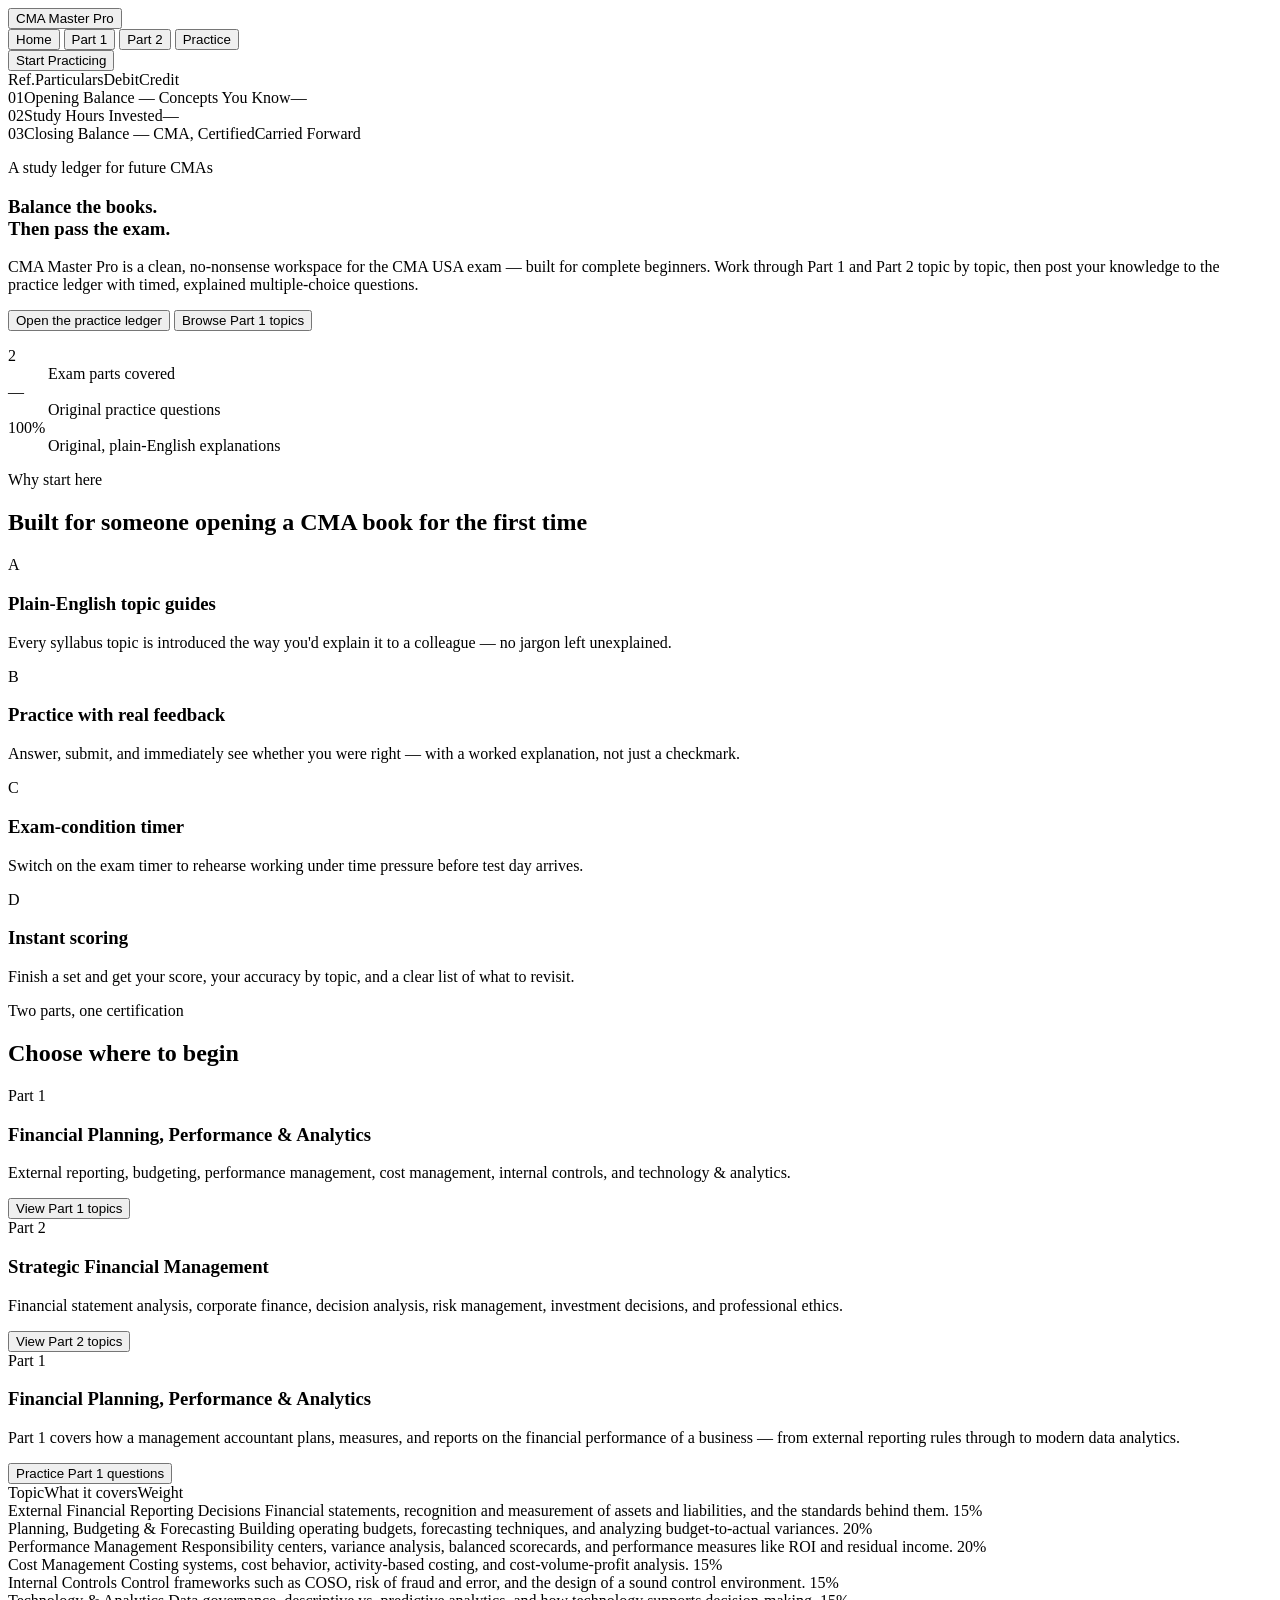
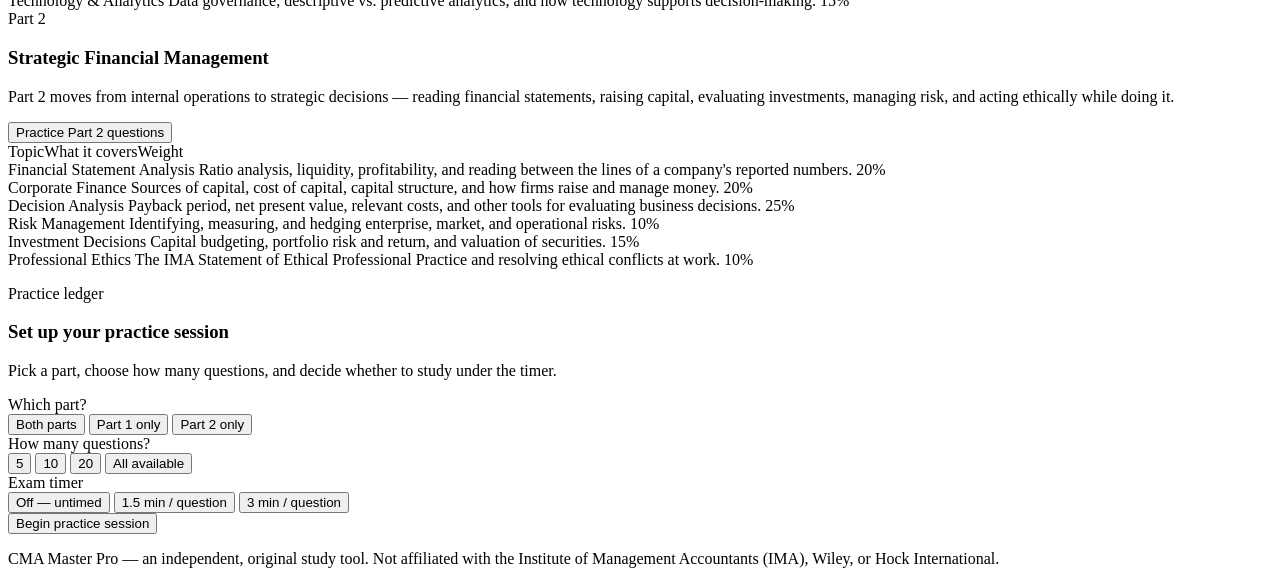
==== index.html @ c8a309b6 "Rename Index.html to index.html" ====
<!DOCTYPE html>
<html lang="en">
<head>
<meta charset="UTF-8">
<meta name="viewport" content="width=device-width, initial-scale=1.0">
<title>CMA Master Pro | CMA USA Exam Preparation</title>
<link rel="preconnect" href="https://fonts.googleapis.com">
<link href="https://fonts.googleapis.com/css2?family=Fraunces:opsz,wght@9..144,400;9..144,600;9..144,700&family=IBM+Plex+Mono:wght@400;500;600&family=IBM+Plex+Sans:wght@400;500;600;700&display=swap" rel="stylesheet">
<link rel="stylesheet" href="style.css">
</head>
<body>

<!-- ===== HEADER / NAV ===== -->
<header class="site-header">
  <div class="header-inner">
    <button class="brand" data-nav="home" aria-label="CMA Master Pro home">
      <span class="brand-mark">CMA</span>
      <span class="brand-word">Master&nbsp;Pro</span>
    </button>
    <nav class="main-nav" aria-label="Primary">
      <button class="nav-link" data-nav="home">Home</button>
      <button class="nav-link" data-nav="part1">Part 1</button>
      <button class="nav-link" data-nav="part2">Part 2</button>
      <button class="nav-link" data-nav="practice">Practice</button>
    </nav>
    <button class="nav-cta" data-nav="practice">Start Practicing</button>
  </div>
</header>

<main id="app">

  <!-- ===== HOME ===== -->
  <section class="view" id="view-home" data-view="home">

    <section class="hero">
      <div class="hero-ledger" aria-hidden="true">
        <div class="ledger-row ledger-head">
          <span>Ref.</span><span>Particulars</span><span>Debit</span><span>Credit</span>
        </div>
        <div class="ledger-row"><span>01</span><span>Opening Balance — Concepts You Know</span><span>—</span><span></span></div>
        <div class="ledger-row"><span>02</span><span>Study Hours Invested</span><span>—</span><span></span></div>
        <div class="ledger-row ledger-row-final"><span>03</span><span>Closing Balance — CMA, Certified</span><span></span><span>Carried&nbsp;Forward</span></div>
      </div>

      <div class="hero-copy">
        <p class="eyebrow">A study ledger for future CMAs</p>
        <h1>Balance the books.<br>Then pass the exam.</h1>
        <p class="hero-sub">CMA Master Pro is a clean, no-nonsense workspace for the CMA USA exam — built for complete beginners. Work through Part&nbsp;1 and Part&nbsp;2 topic by topic, then post your knowledge to the practice ledger with timed, explained multiple‑choice questions.</p>
        <div class="hero-actions">
          <button class="btn btn-primary" data-nav="practice">Open the practice ledger</button>
          <button class="btn btn-ghost" data-nav="part1">Browse Part 1 topics</button>
        </div>
        <dl class="hero-stats">
          <div><dt>2</dt><dd>Exam parts covered</dd></div>
          <div><dt id="stat-questions">—</dt><dd>Original practice questions</dd></div>
          <div><dt>100%</dt><dd>Original, plain‑English explanations</dd></div>
        </dl>
      </div>
    </section>

    <section class="section-block">
      <p class="eyebrow">Why start here</p>
      <h2>Built for someone opening a CMA book for the first time</h2>
      <div class="feature-grid">
        <article class="feature-card">
          <span class="feature-index">A</span>
          <h3>Plain-English topic guides</h3>
          <p>Every syllabus topic is introduced the way you'd explain it to a colleague — no jargon left unexplained.</p>
        </article>
        <article class="feature-card">
          <span class="feature-index">B</span>
          <h3>Practice with real feedback</h3>
          <p>Answer, submit, and immediately see whether you were right — with a worked explanation, not just a checkmark.</p>
        </article>
        <article class="feature-card">
          <span class="feature-index">C</span>
          <h3>Exam-condition timer</h3>
          <p>Switch on the exam timer to rehearse working under time pressure before test day arrives.</p>
        </article>
        <article class="feature-card">
          <span class="feature-index">D</span>
          <h3>Instant scoring</h3>
          <p>Finish a set and get your score, your accuracy by topic, and a clear list of what to revisit.</p>
        </article>
      </div>
    </section>

    <section class="section-block parts-overview">
      <p class="eyebrow">Two parts, one certification</p>
      <h2>Choose where to begin</h2>
      <div class="parts-grid">
        <article class="part-card">
          <div class="part-card-head">
            <span class="part-tag">Part 1</span>
            <h3>Financial Planning, Performance &amp; Analytics</h3>
          </div>
          <p>External reporting, budgeting, performance management, cost management, internal controls, and technology &amp; analytics.</p>
          <button class="btn btn-outline" data-nav="part1">View Part 1 topics</button>
        </article>
        <article class="part-card">
          <div class="part-card-head">
            <span class="part-tag part-tag-alt">Part 2</span>
            <h3>Strategic Financial Management</h3>
          </div>
          <p>Financial statement analysis, corporate finance, decision analysis, risk management, investment decisions, and professional ethics.</p>
          <button class="btn btn-outline" data-nav="part2">View Part 2 topics</button>
        </article>
      </div>
    </section>

  </section>

  <!-- ===== PART 1 ===== -->
  <section class="view" id="view-part1" data-view="part1">
    <section class="part-hero">
      <span class="part-tag">Part 1</span>
      <h1>Financial Planning, Performance &amp; Analytics</h1>
      <p>Part 1 covers how a management accountant plans, measures, and reports on the financial performance of a business — from external reporting rules through to modern data analytics.</p>
      <button class="btn btn-primary" data-nav="practice" data-preset-part="part1">Practice Part 1 questions</button>
    </section>
    <section class="topic-ledger">
      <div class="ledger-row ledger-head">
        <span>Topic</span><span>What it covers</span><span>Weight</span>
      </div>
      <div class="ledger-row">
        <span>External Financial Reporting Decisions</span>
        <span>Financial statements, recognition and measurement of assets and liabilities, and the standards behind them.</span>
        <span>15%</span>
      </div>
      <div class="ledger-row">
        <span>Planning, Budgeting &amp; Forecasting</span>
        <span>Building operating budgets, forecasting techniques, and analyzing budget-to-actual variances.</span>
        <span>20%</span>
      </div>
      <div class="ledger-row">
        <span>Performance Management</span>
        <span>Responsibility centers, variance analysis, balanced scorecards, and performance measures like ROI and residual income.</span>
        <span>20%</span>
      </div>
      <div class="ledger-row">
        <span>Cost Management</span>
        <span>Costing systems, cost behavior, activity-based costing, and cost-volume-profit analysis.</span>
        <span>15%</span>
      </div>
      <div class="ledger-row">
        <span>Internal Controls</span>
        <span>Control frameworks such as COSO, risk of fraud and error, and the design of a sound control environment.</span>
        <span>15%</span>
      </div>
      <div class="ledger-row">
        <span>Technology &amp; Analytics</span>
        <span>Data governance, descriptive vs. predictive analytics, and how technology supports decision-making.</span>
        <span>15%</span>
      </div>
    </section>
  </section>

  <!-- ===== PART 2 ===== -->
  <section class="view" id="view-part2" data-view="part2">
    <section class="part-hero part-hero-alt">
      <span class="part-tag part-tag-alt">Part 2</span>
      <h1>Strategic Financial Management</h1>
      <p>Part 2 moves from internal operations to strategic decisions — reading financial statements, raising capital, evaluating investments, managing risk, and acting ethically while doing it.</p>
      <button class="btn btn-primary" data-nav="practice" data-preset-part="part2">Practice Part 2 questions</button>
    </section>
    <section class="topic-ledger">
      <div class="ledger-row ledger-head">
        <span>Topic</span><span>What it covers</span><span>Weight</span>
      </div>
      <div class="ledger-row">
        <span>Financial Statement Analysis</span>
        <span>Ratio analysis, liquidity, profitability, and reading between the lines of a company's reported numbers.</span>
        <span>20%</span>
      </div>
      <div class="ledger-row">
        <span>Corporate Finance</span>
        <span>Sources of capital, cost of capital, capital structure, and how firms raise and manage money.</span>
        <span>20%</span>
      </div>
      <div class="ledger-row">
        <span>Decision Analysis</span>
        <span>Payback period, net present value, relevant costs, and other tools for evaluating business decisions.</span>
        <span>25%</span>
      </div>
      <div class="ledger-row">
        <span>Risk Management</span>
        <span>Identifying, measuring, and hedging enterprise, market, and operational risks.</span>
        <span>10%</span>
      </div>
      <div class="ledger-row">
        <span>Investment Decisions</span>
        <span>Capital budgeting, portfolio risk and return, and valuation of securities.</span>
        <span>15%</span>
      </div>
      <div class="ledger-row">
        <span>Professional Ethics</span>
        <span>The IMA Statement of Ethical Professional Practice and resolving ethical conflicts at work.</span>
        <span>10%</span>
      </div>
    </section>
  </section>

  <!-- ===== PRACTICE ===== -->
  <section class="view" id="view-practice" data-view="practice">

    <!-- Setup screen -->
    <section class="practice-setup" id="practice-setup">
      <p class="eyebrow">Practice ledger</p>
      <h1>Set up your practice session</h1>
      <p class="setup-sub">Pick a part, choose how many questions, and decide whether to study under the timer.</p>

      <div class="setup-grid">
        <div class="setup-field">
          <span class="setup-label">Which part?</span>
          <div class="pill-group" id="part-select">
            <button class="pill active" data-value="both">Both parts</button>
            <button class="pill" data-value="part1">Part 1 only</button>
            <button class="pill" data-value="part2">Part 2 only</button>
          </div>
        </div>

        <div class="setup-field">
          <span class="setup-label">How many questions?</span>
          <div class="pill-group" id="count-select">
            <button class="pill" data-value="5">5</button>
            <button class="pill active" data-value="10">10</button>
            <button class="pill" data-value="20">20</button>
            <button class="pill" data-value="all">All available</button>
          </div>
        </div>

        <div class="setup-field">
          <span class="setup-label">Exam timer</span>
          <div class="pill-group" id="timer-select">
            <button class="pill" data-value="0">Off — untimed</button>
            <button class="pill active" data-value="60">1.5 min / question</button>
            <button class="pill" data-value="120">3 min / question</button>
          </div>
        </div>
      </div>

      <button class="btn btn-primary btn-large" id="start-session-btn">Begin practice session</button>
      <p class="setup-note" id="setup-note"></p>
    </section>

    <!-- Active quiz screen -->
    <section class="quiz-screen" id="quiz-screen" hidden>
      <div class="quiz-topbar">
        <div class="quiz-progress">
          <span id="quiz-progress-label">Question 1 of 10</span>
          <div class="progress-track"><div class="progress-fill" id="progress-fill"></div></div>
        </div>
        <div class="quiz-timer" id="quiz-timer" hidden>
          <span class="timer-label">Time left</span>
          <span class="timer-value" id="timer-value">00:00</span>
        </div>
      </div>

      <article class="question-card">
        <div class="question-meta">
          <span class="question-part-tag" id="question-part-tag">Part 1</span>
          <span class="question-topic" id="question-topic">Topic</span>
        </div>
        <h2 class="question-text" id="question-text">Question text goes here.</h2>
        <div class="options-list" id="options-list"><!-- injected by JS --></div>

        <div class="feedback-box" id="feedback-box" hidden>
          <p class="feedback-verdict" id="feedback-verdict"></p>
          <p class="feedback-explanation" id="feedback-explanation"></p>
        </div>

        <div class="quiz-actions">
          <button class="btn btn-primary" id="submit-btn">Submit answer</button>
          <button class="btn btn-primary" id="next-btn" hidden>Next question</button>
        </div>
      </article>
    </section>

    <!-- Results screen -->
    <section class="results-screen" id="results-screen" hidden>
      <p class="eyebrow">Session closed</p>
      <h1>Your ledger balance</h1>
      <div class="score-display">
        <span class="score-number" id="score-number">0</span>
        <span class="score-of">/ <span id="score-total">0</span> correct</span>
      </div>
      <p class="score-percent" id="score-percent">0% accuracy</p>

      <div class="topic-breakdown" id="topic-breakdown"><!-- injected by JS --></div>

      <div class="hero-actions results-actions">
        <button class="btn btn-primary" id="retry-btn">Start a new session</button>
        <button class="btn btn-ghost" data-nav="home">Back to homepage</button>
      </div>
    </section>

  </section>

</main>

<footer class="site-footer">
  <div class="footer-inner">
    <span>CMA Master Pro — an independent, original study tool.</span>
    <span>Not affiliated with the Institute of Management Accountants (IMA), Wiley, or Hock International.</span>
  </div>
</footer>

<script src="script.js"></script>
</body>
</html>
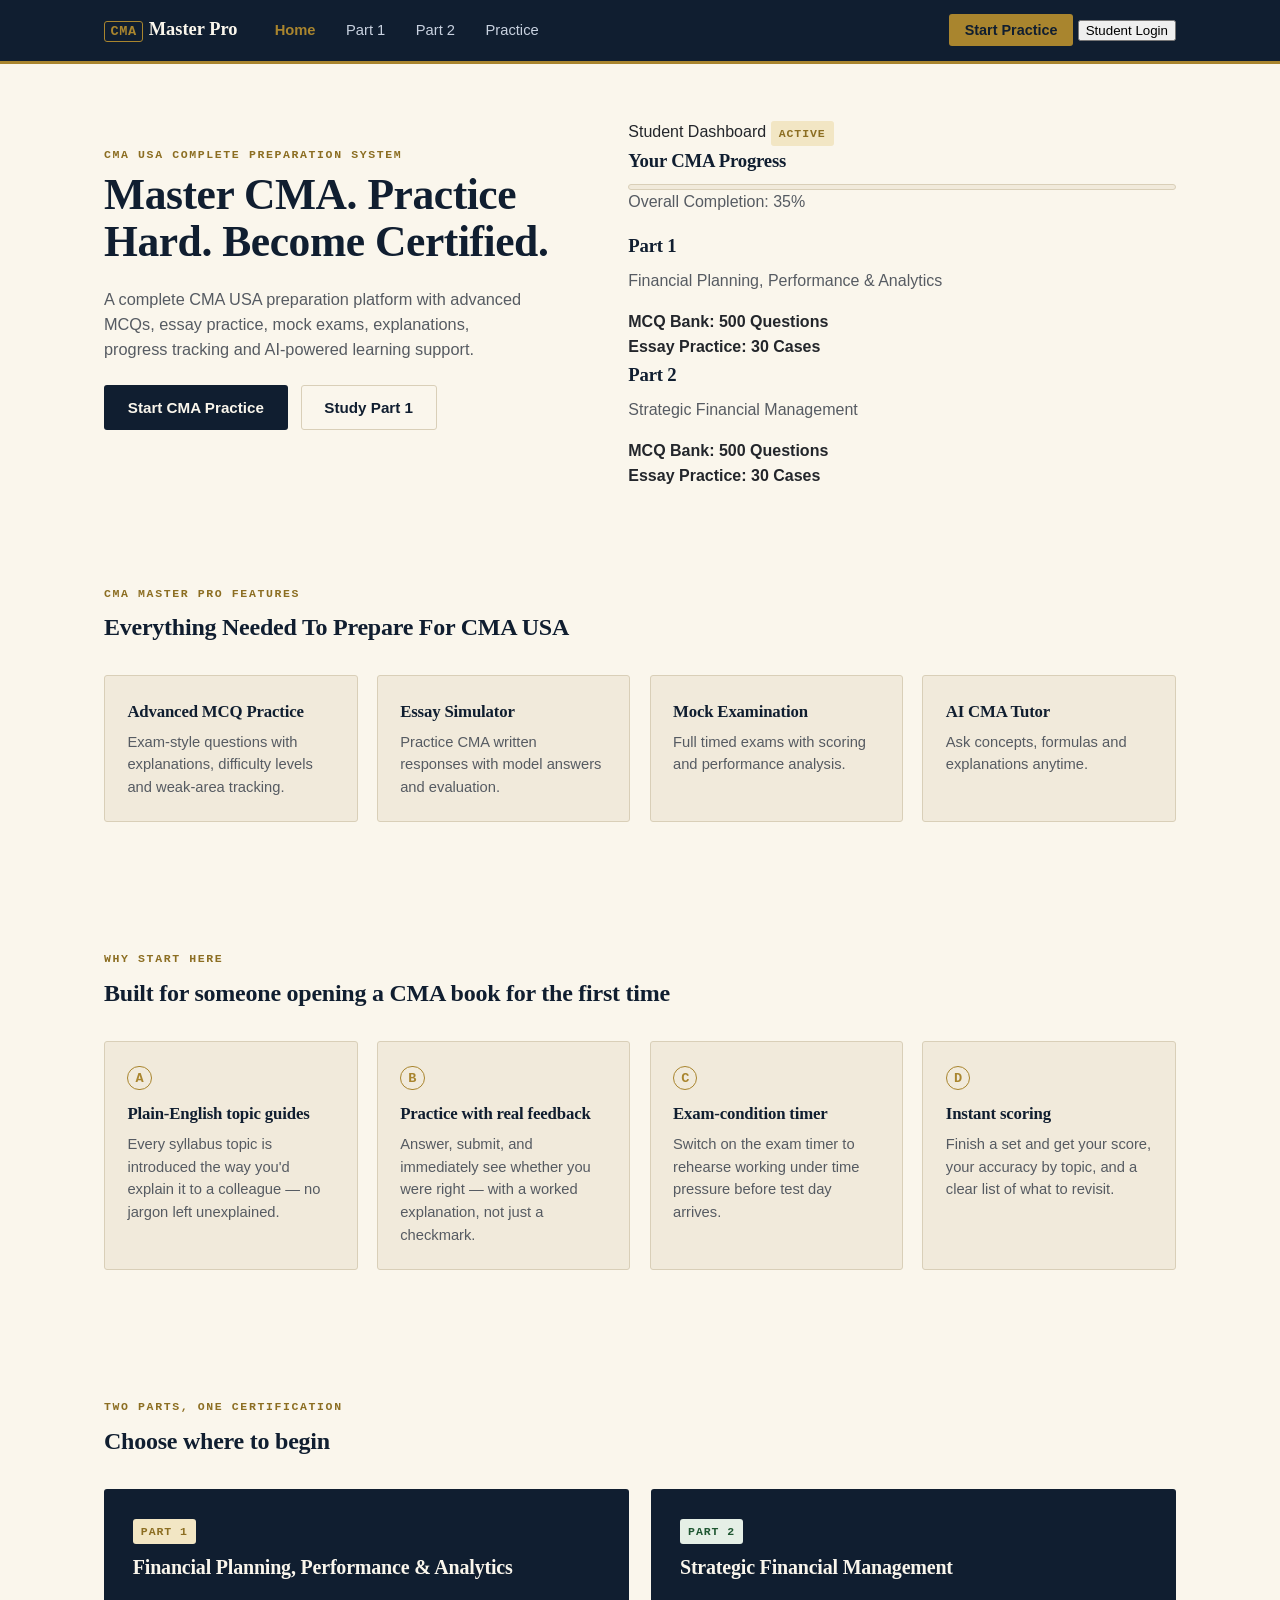
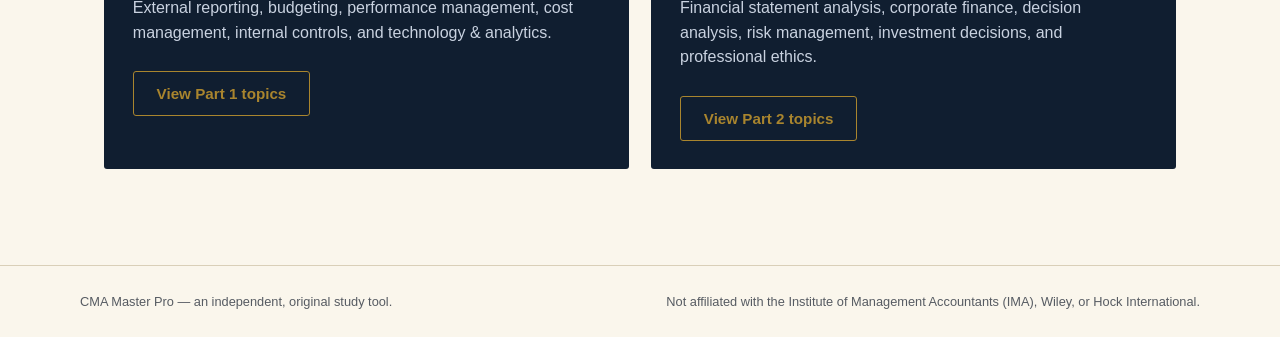
==== commit 8c4c5e9f: "Update index.html" ====
--- a/index.html
+++ b/index.html
@@ -23,7 +23,17 @@
       <button class="nav-link" data-nav="part2">Part 2</button>
       <button class="nav-link" data-nav="practice">Practice</button>
     </nav>
-    <button class="nav-cta" data-nav="practice">Start Practicing</button>
+    <div class="header-actions">
+
+<button class="nav-cta" data-nav="practice">
+Start Practice
+</button>
+
+<button class="profile-btn">
+Student Login
+</button>
+
+</div>
   </div>
 </header>
 
@@ -33,31 +43,209 @@
   <section class="view" id="view-home" data-view="home">
 
     <section class="hero">
-      <div class="hero-ledger" aria-hidden="true">
-        <div class="ledger-row ledger-head">
-          <span>Ref.</span><span>Particulars</span><span>Debit</span><span>Credit</span>
-        </div>
-        <div class="ledger-row"><span>01</span><span>Opening Balance — Concepts You Know</span><span>—</span><span></span></div>
-        <div class="ledger-row"><span>02</span><span>Study Hours Invested</span><span>—</span><span></span></div>
-        <div class="ledger-row ledger-row-final"><span>03</span><span>Closing Balance — CMA, Certified</span><span></span><span>Carried&nbsp;Forward</span></div>
-      </div>
-
-      <div class="hero-copy">
-        <p class="eyebrow">A study ledger for future CMAs</p>
-        <h1>Balance the books.<br>Then pass the exam.</h1>
-        <p class="hero-sub">CMA Master Pro is a clean, no-nonsense workspace for the CMA USA exam — built for complete beginners. Work through Part&nbsp;1 and Part&nbsp;2 topic by topic, then post your knowledge to the practice ledger with timed, explained multiple‑choice questions.</p>
-        <div class="hero-actions">
-          <button class="btn btn-primary" data-nav="practice">Open the practice ledger</button>
-          <button class="btn btn-ghost" data-nav="part1">Browse Part 1 topics</button>
-        </div>
-        <dl class="hero-stats">
-          <div><dt>2</dt><dd>Exam parts covered</dd></div>
-          <div><dt id="stat-questions">—</dt><dd>Original practice questions</dd></div>
-          <div><dt>100%</dt><dd>Original, plain‑English explanations</dd></div>
-        </dl>
-      </div>
-    </section>
-
+
+<div class="hero-copy">
+
+<p class="eyebrow">
+CMA USA COMPLETE PREPARATION SYSTEM
+</p>
+
+
+<h1>
+Master CMA.
+Practice Hard.
+Become Certified.
+</h1>
+
+
+<p class="hero-sub">
+
+A complete CMA USA preparation platform with advanced MCQs, essay practice, mock exams, explanations, progress tracking and AI-powered learning support.
+
+</p>
+
+
+<div class="hero-actions">
+
+<button class="btn btn-primary" data-nav="practice">
+Start CMA Practice
+</button>
+
+
+<button class="btn btn-ghost" data-nav="part1">
+Study Part 1
+</button>
+
+</div>
+
+
+</div>
+
+
+
+<div class="dashboard-preview">
+
+
+<div class="dashboard-header">
+
+<span>
+Student Dashboard
+</span>
+
+<span class="part-tag">
+Active
+</span>
+
+</div>
+
+
+
+<h3>
+Your CMA Progress
+</h3>
+
+
+<div class="progress-track">
+
+<div class="progress-fill-new"></div>
+
+</div>
+
+
+<p>
+Overall Completion: 35%
+</p>
+
+
+
+<div class="mini-card">
+
+<h3>
+Part 1
+</h3>
+
+<p>
+Financial Planning, Performance & Analytics
+</p>
+
+<strong>
+MCQ Bank: 500 Questions
+</strong>
+
+<br>
+
+<strong>
+Essay Practice: 30 Cases
+</strong>
+
+
+</div>
+
+
+
+<div class="mini-card">
+
+<h3>
+Part 2
+</h3>
+
+<p>
+Strategic Financial Management
+</p>
+
+<strong>
+MCQ Bank: 500 Questions
+</strong>
+
+<br>
+
+<strong>
+Essay Practice: 30 Cases
+</strong>
+
+
+</div>
+
+
+
+</div>
+
+
+</section>
+
+    <section class="section-block">
+
+<p class="eyebrow">
+CMA MASTER PRO FEATURES
+</p>
+
+
+<h2>
+Everything Needed To Prepare For CMA USA
+</h2>
+
+
+<div class="feature-grid">
+
+
+<article class="feature-card">
+
+<h3>
+Advanced MCQ Practice
+</h3>
+
+<p>
+Exam-style questions with explanations, difficulty levels and weak-area tracking.
+</p>
+
+</article>
+
+
+
+<article class="feature-card">
+
+<h3>
+Essay Simulator
+</h3>
+
+<p>
+Practice CMA written responses with model answers and evaluation.
+</p>
+
+</article>
+
+
+
+<article class="feature-card">
+
+<h3>
+Mock Examination
+</h3>
+
+<p>
+Full timed exams with scoring and performance analysis.
+</p>
+
+</article>
+
+
+
+<article class="feature-card">
+
+<h3>
+AI CMA Tutor
+</h3>
+
+<p>
+Ask concepts, formulas and explanations anytime.
+</p>
+
+</article>
+
+
+</div>
+
+    </section>
     <section class="section-block">
       <p class="eyebrow">Why start here</p>
       <h2>Built for someone opening a CMA book for the first time</h2>
--- a/style.css
+++ b/style.css
@@ -0,0 +1,679 @@
+/* =========================================================
+   CMA MASTER PRO — design tokens
+   Palette: ink navy / paper cream / brass gold / ledger green / rust red
+   Type: Fraunces (display) · IBM Plex Sans (body) · IBM Plex Mono (data)
+   ========================================================= */
+
+:root{
+  --ink:            #101E30;
+  --ink-soft:       #1B2C45;
+  --paper:          #FAF6EC;
+  --paper-dim:      #F1EADB;
+  --rule:           #D9CFB8;
+  --brass:          #A9852E;
+  --brass-dark:     #8C6E22;
+  --brass-tint:     #F2E6C4;
+  --ledger-green:   #1E5631;
+  --ledger-green-bg:#E5EFE6;
+  --rust:           #A63A2E;
+  --rust-bg:        #F4E3DF;
+  --charcoal:       #23262B;
+  --charcoal-soft:  #565B62;
+
+  --font-display: 'Fraunces', Georgia, serif;
+  --font-body: 'IBM Plex Sans', -apple-system, Segoe UI, sans-serif;
+  --font-mono: 'IBM Plex Mono', 'Courier New', monospace;
+
+  --radius: 3px;
+  --max-width: 1120px;
+}
+
+*, *::before, *::after{ box-sizing: border-box; }
+
+html{ scroll-behavior: smooth; }
+
+body{
+  margin: 0;
+  font-family: var(--font-body);
+  background: var(--paper);
+  color: var(--charcoal);
+  line-height: 1.55;
+  -webkit-font-smoothing: antialiased;
+}
+
+h1, h2, h3{
+  font-family: var(--font-display);
+  font-weight: 600;
+  color: var(--ink);
+  margin: 0 0 0.5em;
+  letter-spacing: -0.01em;
+}
+
+p{ margin: 0 0 1em; color: var(--charcoal-soft); }
+
+button{ font-family: inherit; cursor: pointer; }
+
+:focus-visible{
+  outline: 3px solid var(--brass);
+  outline-offset: 2px;
+}
+
+.eyebrow{
+  font-family: var(--font-mono);
+  font-size: 0.72rem;
+  letter-spacing: 0.14em;
+  text-transform: uppercase;
+  color: var(--brass-dark);
+  margin-bottom: 0.6em;
+  font-weight: 600;
+}
+
+/* =========================================================
+   BUTTONS
+   ========================================================= */
+
+.btn{
+  display: inline-block;
+  border-radius: var(--radius);
+  border: 1px solid transparent;
+  padding: 0.85em 1.5em;
+  font-size: 0.95rem;
+  font-weight: 600;
+  transition: transform 0.12s ease, background 0.15s ease, color 0.15s ease, border-color 0.15s ease;
+}
+.btn:active{ transform: translateY(1px); }
+
+.btn-primary{
+  background: var(--ink);
+  color: var(--paper);
+}
+.btn-primary:hover{ background: var(--ink-soft); }
+
+.btn-ghost{
+  background: transparent;
+  color: var(--ink);
+  border-color: var(--rule);
+}
+.btn-ghost:hover{ border-color: var(--ink); }
+
+.btn-outline{
+  background: transparent;
+  color: var(--brass-dark);
+  border-color: var(--brass);
+}
+.btn-outline:hover{ background: var(--brass-tint); }
+
+.btn-large{ padding: 1em 2em; font-size: 1.02rem; }
+
+/* =========================================================
+   HEADER
+   ========================================================= */
+
+.site-header{
+  position: sticky;
+  top: 0;
+  z-index: 40;
+  background: var(--ink);
+  border-bottom: 3px solid var(--brass);
+}
+
+.header-inner{
+  max-width: var(--max-width);
+  margin: 0 auto;
+  padding: 0.9rem 1.5rem;
+  display: flex;
+  align-items: center;
+  gap: 1.5rem;
+}
+
+.brand{
+  background: none;
+  border: none;
+  display: flex;
+  align-items: baseline;
+  gap: 0.4em;
+  padding: 0;
+  color: var(--paper);
+}
+.brand-mark{
+  font-family: var(--font-mono);
+  font-weight: 600;
+  color: var(--brass);
+  letter-spacing: 0.05em;
+  border: 1px solid var(--brass);
+  padding: 0.15em 0.4em;
+  border-radius: var(--radius);
+  font-size: 0.85rem;
+}
+.brand-word{
+  font-family: var(--font-display);
+  font-size: 1.15rem;
+  font-weight: 600;
+}
+
+.main-nav{
+  display: flex;
+  gap: 0.25rem;
+  flex: 1;
+}
+.nav-link{
+  background: none;
+  border: none;
+  color: #C9D2E0;
+  padding: 0.5em 0.9em;
+  border-radius: var(--radius);
+  font-size: 0.92rem;
+}
+.nav-link:hover{ color: var(--paper); background: rgba(255,255,255,0.06); }
+.nav-link.is-active{ color: var(--brass); font-weight: 600; }
+
+.nav-cta{
+  background: var(--brass);
+  color: var(--ink);
+  border: none;
+  padding: 0.55em 1.1em;
+  border-radius: var(--radius);
+  font-weight: 600;
+  font-size: 0.9rem;
+  white-space: nowrap;
+}
+.nav-cta:hover{ background: #C29B3B; }
+
+/* =========================================================
+   LAYOUT HELPERS
+   ========================================================= */
+
+.view{ display: none; }
+.view.is-active{ display: block; }
+
+.section-block{
+  max-width: var(--max-width);
+  margin: 0 auto;
+  padding: 4rem 1.5rem;
+}
+
+/* =========================================================
+   HERO (homepage) — the "ledger" signature element
+   ========================================================= */
+
+.hero{
+  max-width: var(--max-width);
+  margin: 0 auto;
+  padding: 3.5rem 1.5rem 2rem;
+  display: grid;
+  grid-template-columns: 1fr 1.15fr;
+  gap: 3rem;
+  align-items: center;
+}
+
+.hero-ledger{
+  background: var(--paper-dim);
+  border: 1px solid var(--rule);
+  border-radius: var(--radius);
+  padding: 1.4rem;
+  font-family: var(--font-mono);
+  font-size: 0.82rem;
+  box-shadow: 6px 6px 0 var(--brass-tint);
+}
+.hero-ledger .ledger-row{
+  display: grid;
+  grid-template-columns: 1.6fr 4fr 1.4fr 1.4fr;
+  gap: 0.5rem;
+  padding: 0.6em 0.2em;
+  border-bottom: 1px dashed var(--rule);
+  color: var(--charcoal-soft);
+}
+.hero-ledger .ledger-head{
+  text-transform: uppercase;
+  letter-spacing: 0.06em;
+  font-size: 0.7rem;
+  color: var(--brass-dark);
+  font-weight: 600;
+  border-bottom: 2px solid var(--brass);
+}
+.hero-ledger .ledger-row-final{
+  border-bottom: none;
+  color: var(--ink);
+  font-weight: 600;
+}
+
+.hero-copy h1{
+  font-size: clamp(2rem, 3.4vw, 2.9rem);
+  line-height: 1.08;
+}
+.hero-sub{ font-size: 1.02rem; max-width: 46ch; }
+.hero-actions{ display: flex; gap: 0.8rem; flex-wrap: wrap; margin: 1.4rem 0 2rem; }
+
+.hero-stats{
+  display: flex;
+  gap: 2.2rem;
+  margin: 0;
+  padding-top: 1.4rem;
+  border-top: 1px solid var(--rule);
+}
+.hero-stats dt{
+  font-family: var(--font-mono);
+  font-size: 1.5rem;
+  font-weight: 600;
+  color: var(--ink);
+}
+.hero-stats dd{
+  margin: 0;
+  font-size: 0.78rem;
+  color: var(--charcoal-soft);
+}
+
+/* =========================================================
+   FEATURE GRID
+   ========================================================= */
+
+.feature-grid{
+  display: grid;
+  grid-template-columns: repeat(4, 1fr);
+  gap: 1.2rem;
+  margin-top: 1.8rem;
+}
+.feature-card{
+  background: var(--paper-dim);
+  border: 1px solid var(--rule);
+  border-radius: var(--radius);
+  padding: 1.4rem;
+}
+.feature-index{
+  display: inline-block;
+  font-family: var(--font-mono);
+  font-weight: 600;
+  color: var(--brass);
+  border: 1px solid var(--brass);
+  border-radius: 50%;
+  width: 1.8em;
+  height: 1.8em;
+  line-height: 1.75em;
+  text-align: center;
+  margin-bottom: 0.8em;
+  font-size: 0.85rem;
+}
+.feature-card h3{ font-size: 1.05rem; margin-bottom: 0.35em; }
+.feature-card p{ font-size: 0.92rem; margin: 0; }
+
+/* =========================================================
+   PARTS OVERVIEW (homepage)
+   ========================================================= */
+
+.parts-grid{
+  display: grid;
+  grid-template-columns: 1fr 1fr;
+  gap: 1.4rem;
+  margin-top: 1.8rem;
+}
+.part-card{
+  background: var(--ink);
+  color: var(--paper);
+  border-radius: var(--radius);
+  padding: 1.8rem;
+}
+.part-card p{ color: #C9D2E0; }
+.part-card-head{ margin-bottom: 0.8rem; }
+.part-card h3{ color: var(--paper); font-size: 1.25rem; margin-top: 0.4em; }
+.part-card .btn-outline{ color: var(--brass); border-color: var(--brass); margin-top: 0.6rem; }
+.part-card .btn-outline:hover{ background: rgba(169,133,46,0.15); }
+
+.part-tag{
+  display: inline-block;
+  font-family: var(--font-mono);
+  font-size: 0.72rem;
+  letter-spacing: 0.08em;
+  text-transform: uppercase;
+  font-weight: 600;
+  color: var(--brass-dark);
+  background: var(--brass-tint);
+  border-radius: var(--radius);
+  padding: 0.3em 0.7em;
+}
+.part-tag-alt{
+  color: var(--ledger-green);
+  background: var(--ledger-green-bg);
+}
+
+/* =========================================================
+   PART DETAIL PAGES
+   ========================================================= */
+
+.part-hero{
+  max-width: var(--max-width);
+  margin: 0 auto;
+  padding: 3.5rem 1.5rem 2rem;
+  border-bottom: 1px solid var(--rule);
+}
+.part-hero h1{ font-size: clamp(1.8rem, 3vw, 2.4rem); margin-top: 0.6em; max-width: 24ch; }
+.part-hero p{ max-width: 62ch; font-size: 1.02rem; }
+
+.topic-ledger{
+  max-width: var(--max-width);
+  margin: 0 auto;
+  padding: 2.5rem 1.5rem 4rem;
+}
+.topic-ledger .ledger-row{
+  display: grid;
+  grid-template-columns: 1.3fr 3fr 0.6fr;
+  gap: 1.5rem;
+  padding: 1.1em 0.4em;
+  border-bottom: 1px solid var(--rule);
+  align-items: baseline;
+}
+.topic-ledger .ledger-row span:first-child{
+  font-weight: 600;
+  color: var(--ink);
+}
+.topic-ledger .ledger-row span:last-child{
+  font-family: var(--font-mono);
+  color: var(--brass-dark);
+  font-weight: 600;
+  text-align: right;
+}
+.topic-ledger .ledger-head{
+  text-transform: uppercase;
+  letter-spacing: 0.06em;
+  font-size: 0.72rem;
+  color: var(--brass-dark);
+  font-weight: 600;
+  border-bottom: 2px solid var(--brass);
+}
+.topic-ledger .ledger-head span{ font-weight: 600 !important; color: var(--brass-dark) !important; text-align: left !important; }
+.topic-ledger .ledger-row span:nth-child(2){ font-size: 0.94rem; color: var(--charcoal-soft); }
+
+/* =========================================================
+   PRACTICE — SETUP SCREEN
+   ========================================================= */
+
+.practice-setup{
+  max-width: 760px;
+  margin: 0 auto;
+  padding: 3.5rem 1.5rem 4rem;
+  text-align: left;
+}
+.setup-sub{ font-size: 1.02rem; max-width: 56ch; }
+
+.setup-grid{
+  display: grid;
+  gap: 1.6rem;
+  margin: 2rem 0 2.2rem;
+}
+.setup-label{
+  display: block;
+  font-weight: 600;
+  color: var(--ink);
+  margin-bottom: 0.6em;
+  font-size: 0.94rem;
+}
+.pill-group{ display: flex; gap: 0.6rem; flex-wrap: wrap; }
+.pill{
+  background: var(--paper-dim);
+  border: 1px solid var(--rule);
+  border-radius: 999px;
+  padding: 0.5em 1.1em;
+  font-size: 0.9rem;
+  color: var(--charcoal);
+}
+.pill:hover{ border-color: var(--brass); }
+.pill.active{
+  background: var(--ink);
+  border-color: var(--ink);
+  color: var(--paper);
+}
+.setup-note{
+  font-family: var(--font-mono);
+  font-size: 0.85rem;
+  color: var(--brass-dark);
+  min-height: 1.2em;
+}
+
+/* =========================================================
+   PRACTICE — QUIZ SCREEN
+   ========================================================= */
+
+.quiz-screen{
+  max-width: 760px;
+  margin: 0 auto;
+  padding: 2.5rem 1.5rem 4rem;
+}
+
+.quiz-topbar{
+  display: flex;
+  justify-content: space-between;
+  align-items: center;
+  gap: 1.5rem;
+  margin-bottom: 1.8rem;
+}
+.quiz-progress{ flex: 1; }
+#quiz-progress-label{
+  font-family: var(--font-mono);
+  font-size: 0.82rem;
+  color: var(--charcoal-soft);
+}
+.progress-track{
+  height: 6px;
+  background: var(--paper-dim);
+  border: 1px solid var(--rule);
+  border-radius: 999px;
+  margin-top: 0.4em;
+  overflow: hidden;
+}
+.progress-fill{
+  height: 100%;
+  background: var(--brass);
+  width: 0%;
+  transition: width 0.3s ease;
+}
+
+.quiz-timer{
+  text-align: right;
+  font-family: var(--font-mono);
+}
+.timer-label{
+  display: block;
+  font-size: 0.68rem;
+  text-transform: uppercase;
+  letter-spacing: 0.08em;
+  color: var(--charcoal-soft);
+}
+.timer-value{
+  font-size: 1.4rem;
+  font-weight: 600;
+  color: var(--ink);
+}
+.timer-value.timer-warn{ color: var(--rust); }
+
+.question-card{
+  background: var(--paper-dim);
+  border: 1px solid var(--rule);
+  border-radius: var(--radius);
+  padding: 2rem;
+}
+.question-meta{
+  display: flex;
+  gap: 0.6rem;
+  align-items: center;
+  margin-bottom: 1rem;
+}
+.question-part-tag{
+  font-family: var(--font-mono);
+  font-size: 0.68rem;
+  text-transform: uppercase;
+  letter-spacing: 0.06em;
+  font-weight: 600;
+  background: var(--brass-tint);
+  color: var(--brass-dark);
+  padding: 0.25em 0.6em;
+  border-radius: var(--radius);
+}
+.question-topic{
+  font-size: 0.82rem;
+  color: var(--charcoal-soft);
+}
+.question-text{ font-size: 1.25rem; margin-bottom: 1.3rem; }
+
+.options-list{ display: grid; gap: 0.7rem; }
+.option-item{
+  display: flex;
+  align-items: flex-start;
+  gap: 0.8rem;
+  background: var(--paper);
+  border: 1px solid var(--rule);
+  border-radius: var(--radius);
+  padding: 0.85em 1em;
+  text-align: left;
+  font-size: 0.98rem;
+  color: var(--charcoal);
+  width: 100%;
+}
+.option-item:hover:not(:disabled){ border-color: var(--brass); }
+.option-item.selected{
+  border-color: var(--ink);
+  background: var(--brass-tint);
+}
+.option-item .option-letter{
+  font-family: var(--font-mono);
+  font-weight: 600;
+  color: var(--brass-dark);
+  border: 1px solid var(--brass);
+  border-radius: 50%;
+  width: 1.6em;
+  height: 1.6em;
+  line-height: 1.55em;
+  text-align: center;
+  flex-shrink: 0;
+  font-size: 0.82rem;
+}
+.option-item.correct{
+  border-color: var(--ledger-green);
+  background: var(--ledger-green-bg);
+}
+.option-item.correct .option-letter{ border-color: var(--ledger-green); color: var(--ledger-green); }
+.option-item.incorrect{
+  border-color: var(--rust);
+  background: var(--rust-bg);
+}
+.option-item.incorrect .option-letter{ border-color: var(--rust); color: var(--rust); }
+.option-item:disabled{ cursor: default; }
+
+.feedback-box{
+  margin-top: 1.4rem;
+  padding: 1.1rem 1.3rem;
+  border-radius: var(--radius);
+  border: 1px dashed var(--rule);
+  background: var(--paper);
+}
+.feedback-verdict{
+  font-family: var(--font-mono);
+  font-weight: 700;
+  letter-spacing: 0.05em;
+  text-transform: uppercase;
+  font-size: 0.85rem;
+  margin-bottom: 0.5em;
+}
+.feedback-verdict.is-correct{ color: var(--ledger-green); }
+.feedback-verdict.is-incorrect{ color: var(--rust); }
+.feedback-explanation{ margin: 0; font-size: 0.95rem; }
+
+.quiz-actions{ display: flex; justify-content: flex-end; gap: 0.7rem; margin-top: 1.6rem; }
+
+/* =========================================================
+   RESULTS SCREEN
+   ========================================================= */
+
+.results-screen{
+  max-width: 720px;
+  margin: 0 auto;
+  padding: 3.5rem 1.5rem 4rem;
+  text-align: center;
+}
+.score-display{
+  margin: 1.2rem 0 0.2rem;
+}
+.score-number{
+  font-family: var(--font-mono);
+  font-size: 4rem;
+  font-weight: 600;
+  color: var(--ink);
+}
+.score-of{
+  font-family: var(--font-mono);
+  font-size: 1.4rem;
+  color: var(--charcoal-soft);
+}
+.score-percent{
+  font-family: var(--font-mono);
+  color: var(--brass-dark);
+  font-weight: 600;
+  margin-bottom: 2rem;
+}
+
+.topic-breakdown{
+  text-align: left;
+  display: grid;
+  gap: 0.6rem;
+  margin-bottom: 2rem;
+}
+.breakdown-row{
+  display: flex;
+  justify-content: space-between;
+  align-items: center;
+  padding: 0.7em 1em;
+  background: var(--paper-dim);
+  border: 1px solid var(--rule);
+  border-radius: var(--radius);
+  font-size: 0.9rem;
+}
+.breakdown-row span:last-child{
+  font-family: var(--font-mono);
+  font-weight: 600;
+  color: var(--ink);
+}
+.results-actions{ justify-content: center; }
+
+/* =========================================================
+   FOOTER
+   ========================================================= */
+
+.site-footer{
+  border-top: 1px solid var(--rule);
+  padding: 1.6rem 1.5rem;
+  margin-top: 2rem;
+}
+.footer-inner{
+  max-width: var(--max-width);
+  margin: 0 auto;
+  display: flex;
+  justify-content: space-between;
+  flex-wrap: wrap;
+  gap: 0.4rem;
+  font-size: 0.8rem;
+  color: var(--charcoal-soft);
+}
+
+/* =========================================================
+   RESPONSIVE
+   ========================================================= */
+
+@media (max-width: 860px){
+  .hero{ grid-template-columns: 1fr; }
+  .feature-grid{ grid-template-columns: repeat(2, 1fr); }
+  .parts-grid{ grid-template-columns: 1fr; }
+  .main-nav{ display: none; }
+  .hero-ledger .ledger-row{ grid-template-columns: 1fr 3fr 1fr; }
+  .hero-ledger .ledger-row span:nth-child(4){ display: none; }
+  .topic-ledger .ledger-row{ grid-template-columns: 1fr; gap: 0.3rem; }
+  .topic-ledger .ledger-row span:last-child{ text-align: left; }
+}
+
+@media (max-width: 520px){
+  .feature-grid{ grid-template-columns: 1fr; }
+  .hero-stats{ flex-wrap: wrap; gap: 1.2rem; }
+  .header-inner{ flex-wrap: wrap; }
+  .nav-cta{ order: 3; width: 100%; text-align: center; }
+}
+
+@media (prefers-reduced-motion: reduce){
+  *{ transition: none !important; scroll-behavior: auto !important; }
+  }
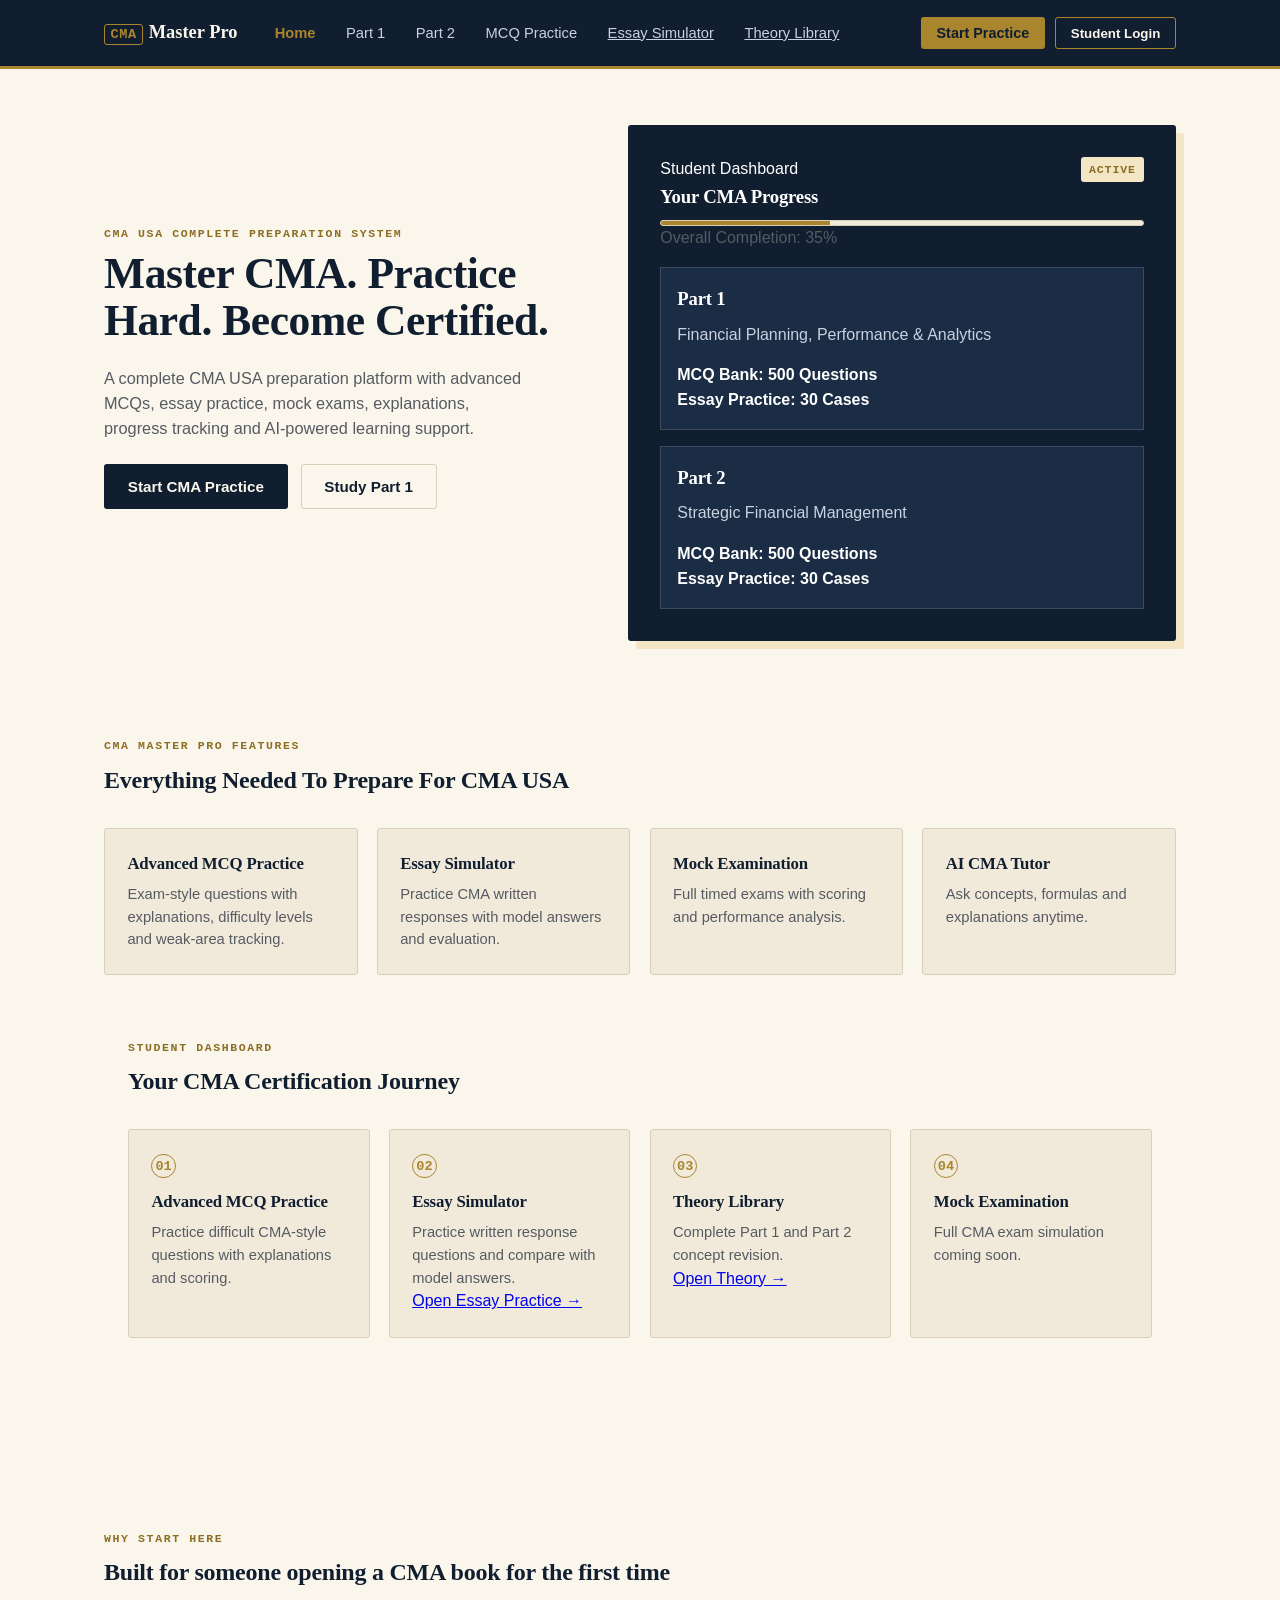
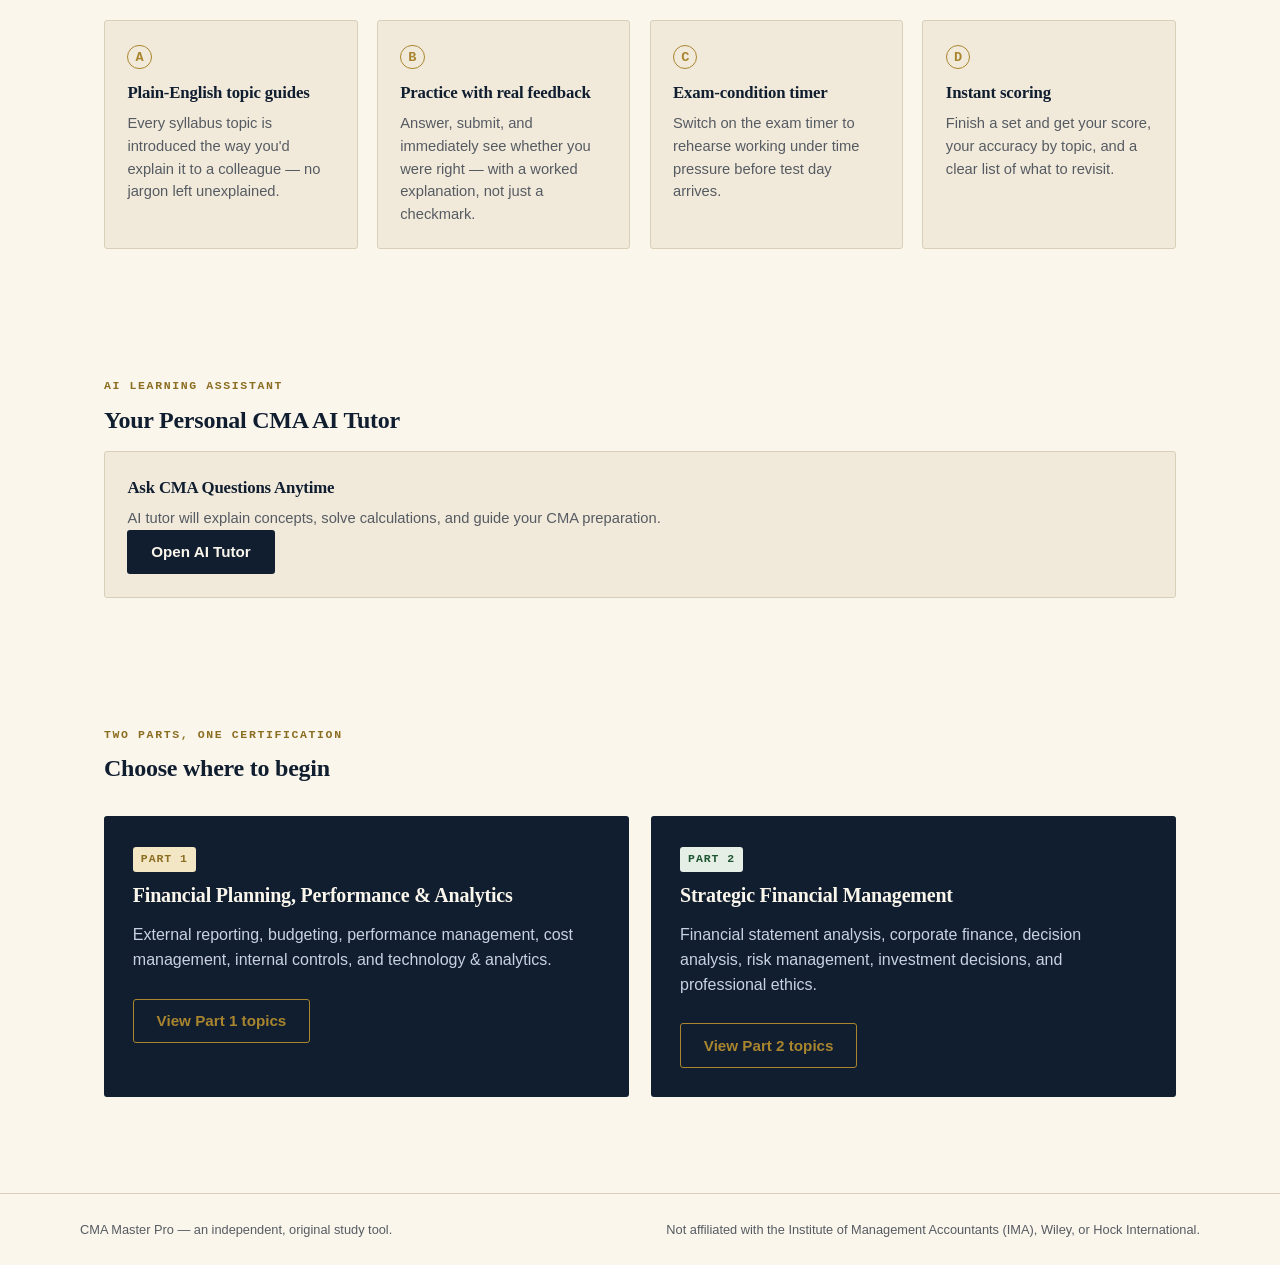
==== commit 782be08b: "Update index.html" ====
--- a/index.html
+++ b/index.html
@@ -18,10 +18,32 @@
       <span class="brand-word">Master&nbsp;Pro</span>
     </button>
     <nav class="main-nav" aria-label="Primary">
-      <button class="nav-link" data-nav="home">Home</button>
-      <button class="nav-link" data-nav="part1">Part 1</button>
-      <button class="nav-link" data-nav="part2">Part 2</button>
-      <button class="nav-link" data-nav="practice">Practice</button>
+
+<button class="nav-link" data-nav="home">
+Home
+</button>
+
+<button class="nav-link" data-nav="part1">
+Part 1
+</button>
+
+<button class="nav-link" data-nav="part2">
+Part 2
+</button>
+
+<button class="nav-link" data-nav="practice">
+MCQ Practice
+</button>
+
+<a class="nav-link" href="essay.html">
+Essay Simulator
+</a>
+
+<a class="nav-link" href="theory.html">
+Theory Library
+</a>
+
+</nav>
     </nav>
     <div class="header-actions">
 
@@ -244,7 +266,103 @@
 
 
 </div>
-
+<section class="section-block">
+
+<p class="eyebrow">
+Student Dashboard
+</p>
+
+
+<h2>
+Your CMA Certification Journey
+</h2>
+
+
+<div class="feature-grid">
+
+
+<article class="feature-card">
+
+<span class="feature-index">
+01
+</span>
+
+<h3>
+Advanced MCQ Practice
+</h3>
+
+<p>
+Practice difficult CMA-style questions with explanations and scoring.
+</p>
+
+</article>
+
+
+
+<article class="feature-card">
+
+<span class="feature-index">
+02
+</span>
+
+<h3>
+Essay Simulator
+</h3>
+
+<p>
+Practice written response questions and compare with model answers.
+</p>
+
+<a href="essay.html">
+Open Essay Practice →
+</a>
+
+</article>
+
+
+
+<article class="feature-card">
+
+<span class="feature-index">
+03
+</span>
+
+<h3>
+Theory Library
+</h3>
+
+<p>
+Complete Part 1 and Part 2 concept revision.
+</p>
+
+<a href="theory.html">
+Open Theory →
+</a>
+
+</article>
+
+
+
+<article class="feature-card">
+
+<span class="feature-index">
+04
+</span>
+
+<h3>
+Mock Examination
+</h3>
+
+<p>
+Full CMA exam simulation coming soon.
+</p>
+
+</article>
+
+
+</div>
+
+</section>
     </section>
     <section class="section-block">
       <p class="eyebrow">Why start here</p>
@@ -272,7 +390,42 @@
         </article>
       </div>
     </section>
-
+<section class="section-block">
+
+
+<p class="eyebrow">
+AI Learning Assistant
+</p>
+
+
+<h2>
+Your Personal CMA AI Tutor
+</h2>
+
+
+<div class="feature-card">
+
+
+<h3>
+Ask CMA Questions Anytime
+</h3>
+
+
+<p>
+AI tutor will explain concepts, solve calculations,
+and guide your CMA preparation.
+</p>
+
+
+<button class="btn btn-primary">
+Open AI Tutor
+</button>
+
+
+</div>
+
+
+</section>
     <section class="section-block parts-overview">
       <p class="eyebrow">Two parts, one certification</p>
       <h2>Choose where to begin</h2>
--- a/style.css
+++ b/style.css
@@ -673,7 +673,101 @@
   .header-inner{ flex-wrap: wrap; }
   .nav-cta{ order: 3; width: 100%; text-align: center; }
 }
-
+/* CMA PROFESSIONAL DASHBOARD */
+
+
+.header-actions{
+
+display:flex;
+gap:10px;
+align-items:center;
+
+}
+
+
+
+.profile-btn{
+
+background:transparent;
+color:var(--paper);
+
+border:1px solid var(--brass);
+
+padding:.55em 1.1em;
+
+border-radius:var(--radius);
+
+font-weight:600;
+
+}
+
+
+
+.dashboard-preview{
+
+background:var(--ink);
+
+padding:2rem;
+
+border-radius:var(--radius);
+
+color:white;
+
+box-shadow:8px 8px 0 var(--brass-tint);
+
+}
+
+
+
+.dashboard-preview h3{
+
+color:white;
+
+}
+
+
+
+.dashboard-header{
+
+display:flex;
+
+justify-content:space-between;
+
+}
+
+
+
+.progress-fill-new{
+
+height:100%;
+
+width:35%;
+
+background:var(--brass);
+
+}
+
+
+
+.mini-card{
+
+margin-top:1rem;
+
+padding:1rem;
+
+background:var(--ink-soft);
+
+border:1px solid rgba(255,255,255,.15);
+
+}
+
+
+
+.mini-card p{
+
+color:#C9D2E0;
+
+}
 @media (prefers-reduced-motion: reduce){
   *{ transition: none !important; scroll-behavior: auto !important; }
   }
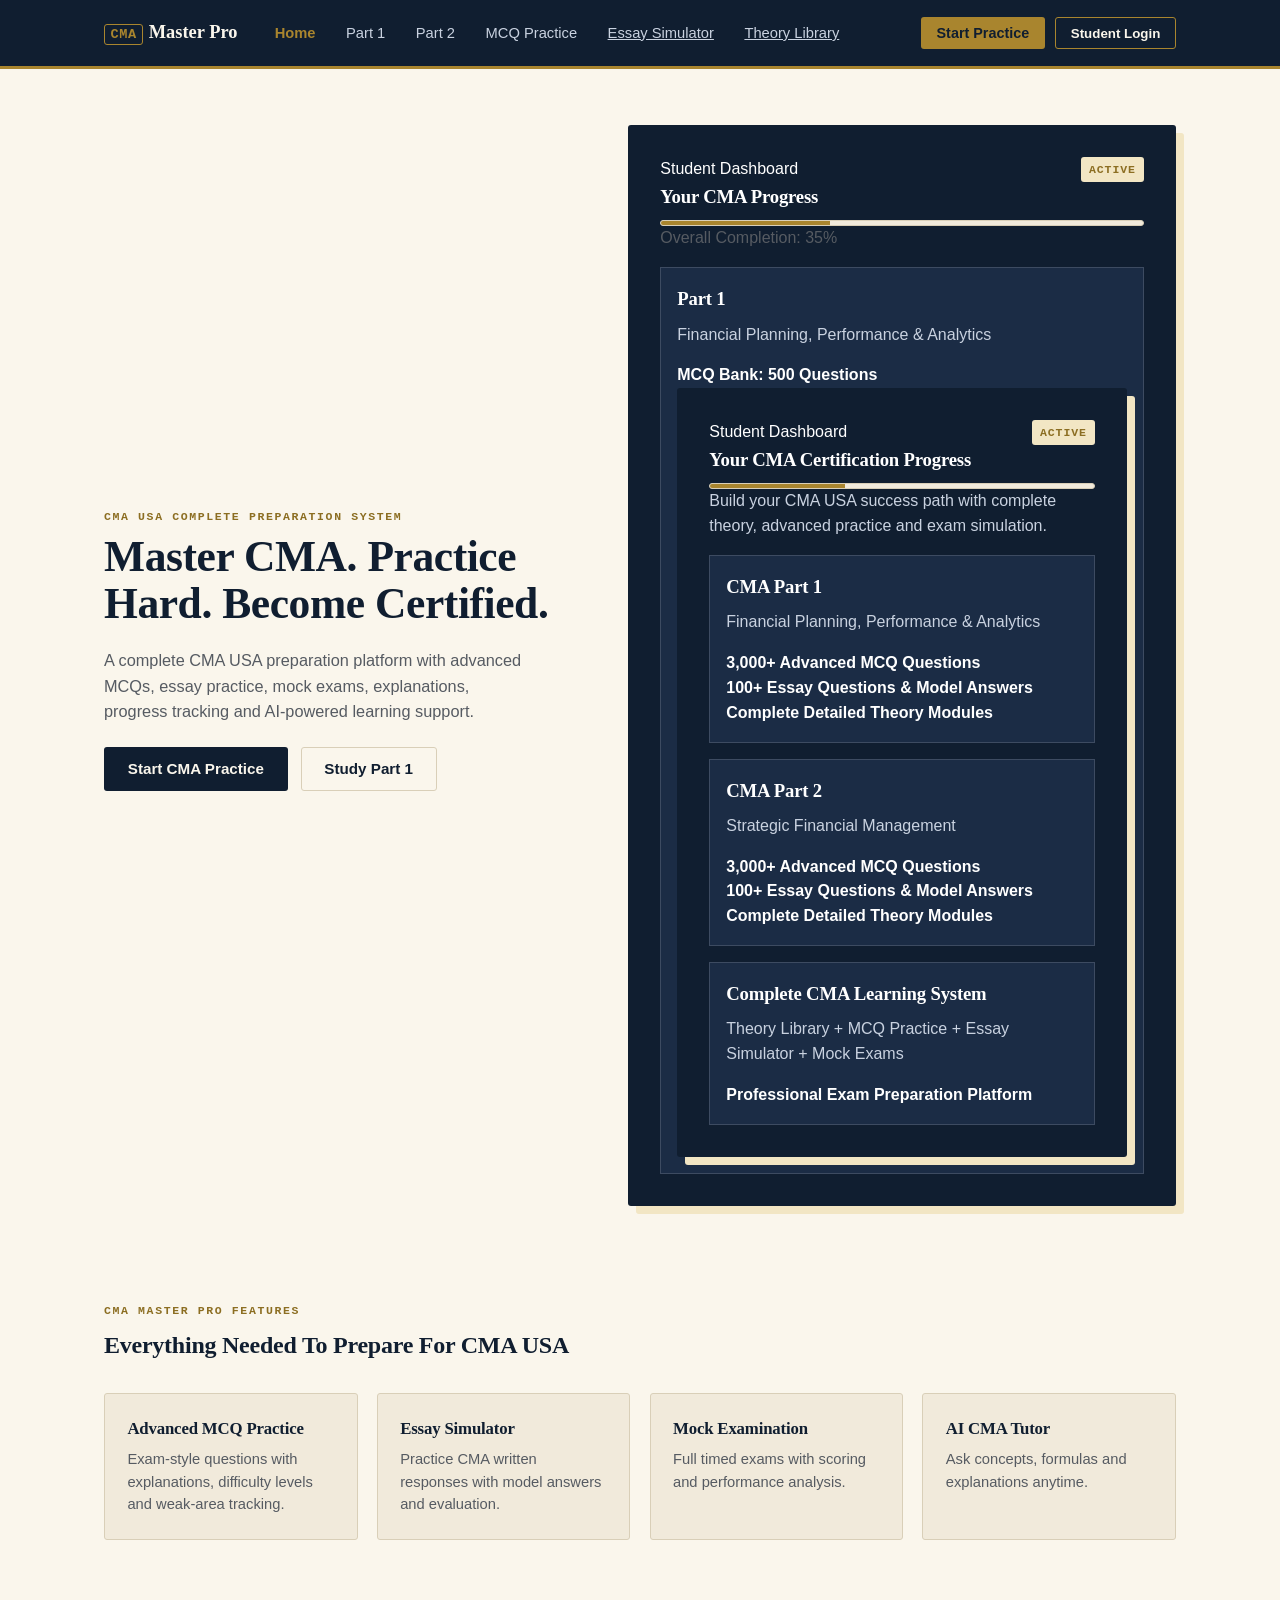
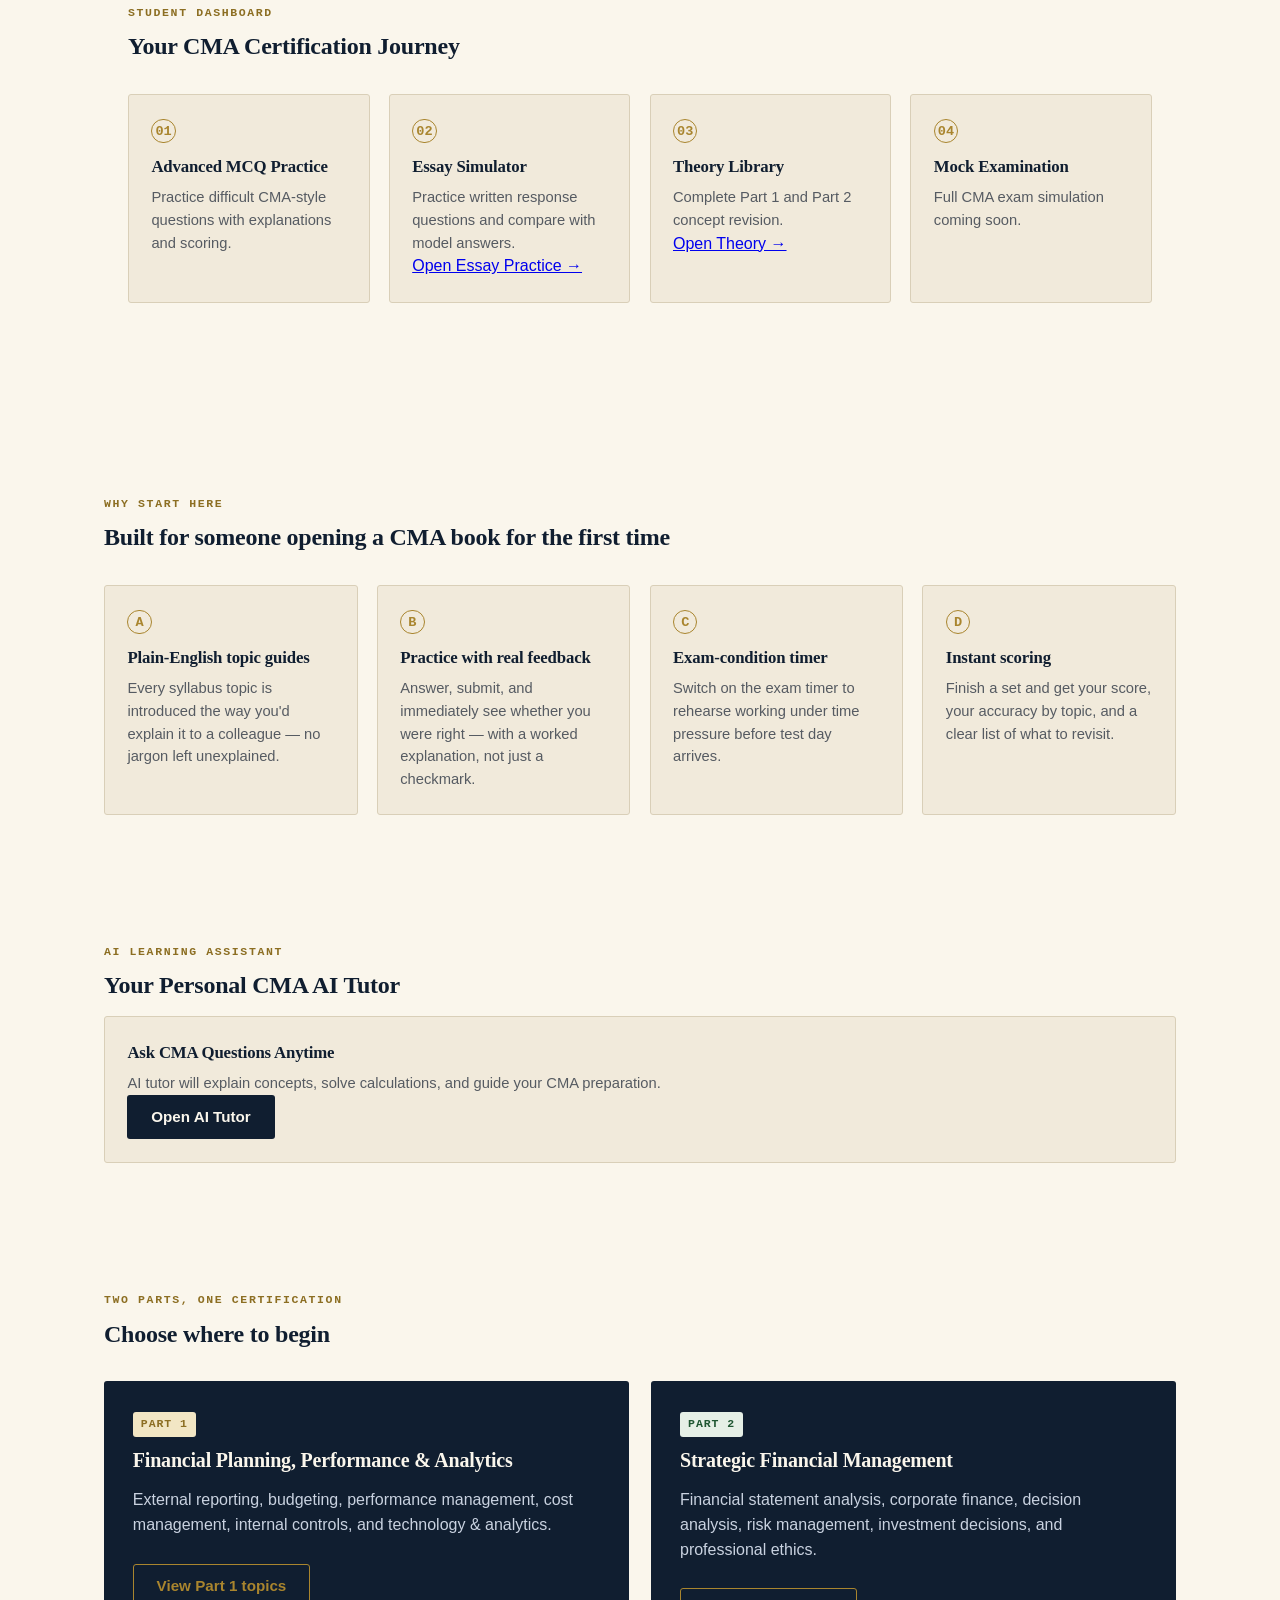
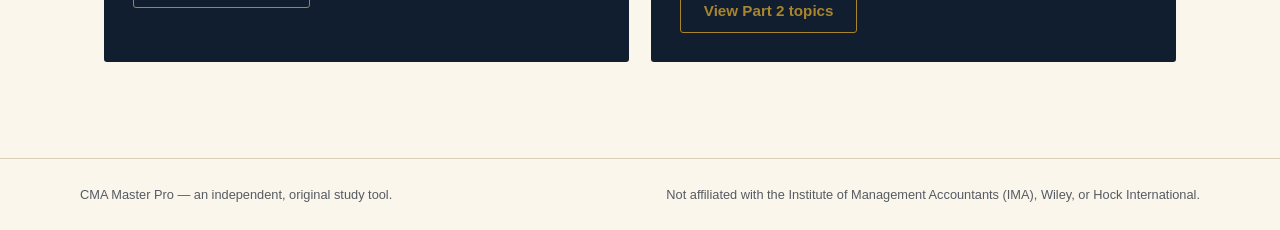
==== commit e559b1f7: "Update index.html" ====
--- a/index.html
+++ b/index.html
@@ -155,39 +155,128 @@
 </strong>
 
 <br>
+<div class="dashboard-preview">
+
+<div class="dashboard-header">
+
+<span>
+Student Dashboard
+</span>
+
+<span class="part-tag">
+Active
+</span>
+
+</div>
+
+
+<h3>
+Your CMA Certification Progress
+</h3>
+
+
+<div class="progress-track">
+
+<div class="progress-fill-new"></div>
+
+</div>
+
+
+<p>
+Build your CMA USA success path with complete theory, advanced practice and exam simulation.
+</p>
+
+
+
+
+<div class="mini-card">
+
+<h3>
+CMA Part 1
+</h3>
+
+<p>
+Financial Planning, Performance & Analytics
+</p>
+
 
 <strong>
-Essay Practice: 30 Cases
+3,000+ Advanced MCQ Questions
 </strong>
 
-
-</div>
+<br>
+
+<strong>
+100+ Essay Questions & Model Answers
+</strong>
+
+<br>
+
+<strong>
+Complete Detailed Theory Modules
+</strong>
+
+
+</div>
+
+
 
 
 
 <div class="mini-card">
 
 <h3>
-Part 2
+CMA Part 2
 </h3>
 
 <p>
 Strategic Financial Management
 </p>
 
+
 <strong>
-MCQ Bank: 500 Questions
+3,000+ Advanced MCQ Questions
 </strong>
 
 <br>
 
 <strong>
-Essay Practice: 30 Cases
+100+ Essay Questions & Model Answers
 </strong>
 
-
-</div>
-
+<br>
+
+<strong>
+Complete Detailed Theory Modules
+</strong>
+
+
+</div>
+
+
+
+
+
+<div class="mini-card">
+
+<h3>
+Complete CMA Learning System
+</h3>
+
+<p>
+Theory Library + MCQ Practice + Essay Simulator + Mock Exams
+</p>
+
+
+<strong>
+Professional Exam Preparation Platform
+</strong>
+
+
+</div>
+
+
+</div>
 
 
 </div>
